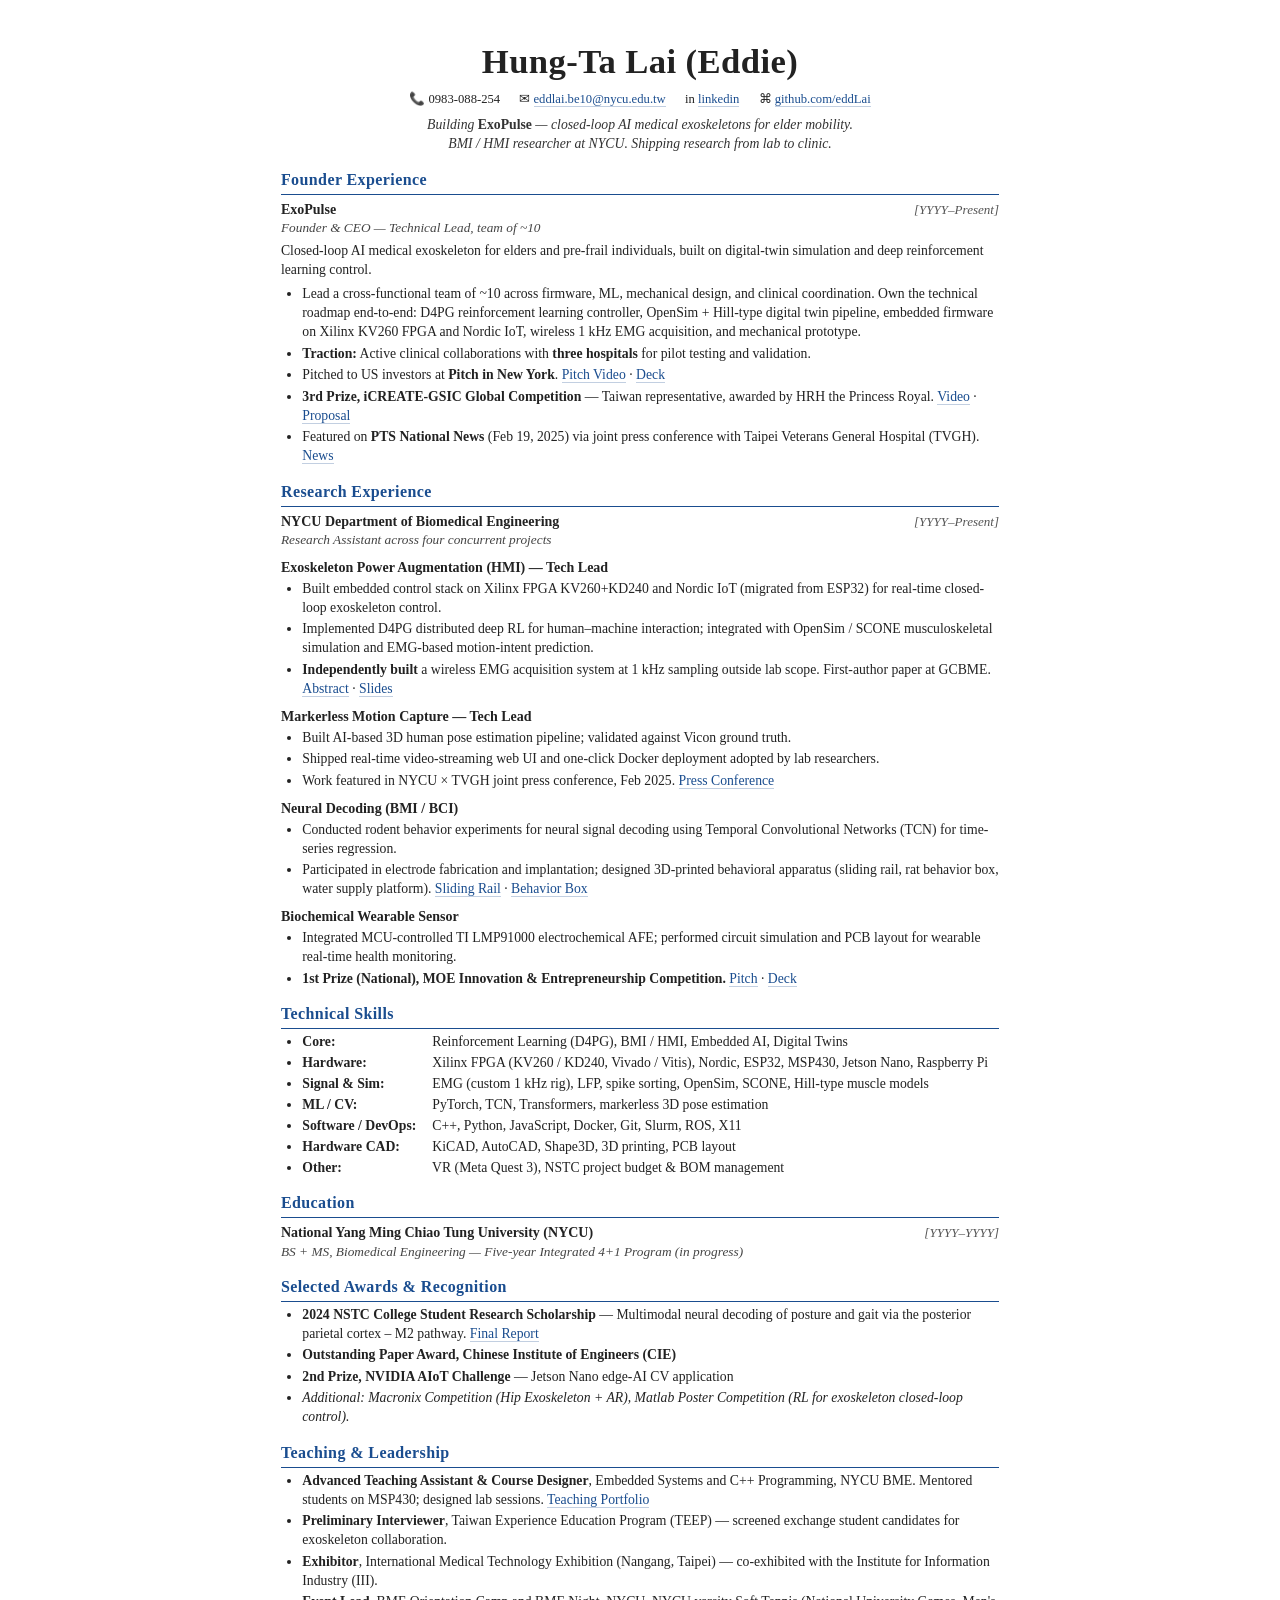
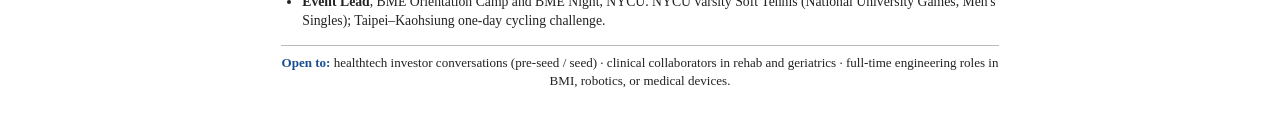
==== index.html @ 7937261a "Initial: web resume (v8) + academic PDF (v7) + LaTeX source" ====
<!DOCTYPE html>
<html lang="en">
<head>
<meta charset="UTF-8">
<title>Hung-Ta Lai (Eddie) — Resume</title>
<style>
  @page { size: A4; margin: 14mm 15mm; }
  * { box-sizing: border-box; }
  html, body {
    font-family: "Charter", "Georgia", "Times New Roman", serif;
    font-size: 10.3pt;
    line-height: 1.38;
    color: #222;
    margin: 0;
    padding: 0;
  }
  body { max-width: 190mm; margin: 0 auto; padding: 10mm 0; }
  a { color: #1a4d8f; text-decoration: none; border-bottom: 1px solid #1a4d8f44; }
  a:hover { border-bottom-color: #1a4d8f; }
  h1 {
    font-size: 26pt;
    text-align: center;
    margin: 0 0 4pt;
    font-weight: 700;
    letter-spacing: 0.3pt;
  }
  .contact {
    text-align: center;
    font-size: 9.5pt;
    margin-bottom: 6pt;
  }
  .contact span { margin: 0 6pt; }
  .tagline {
    text-align: center;
    font-style: italic;
    font-size: 10.3pt;
    color: #333;
    margin: 2pt 0 10pt;
    padding: 0 10mm;
  }
  .tagline b { font-style: normal; }
  h2 {
    font-size: 12pt;
    color: #1a4d8f;
    margin: 11pt 0 3pt;
    padding-bottom: 2pt;
    border-bottom: 1px solid #1a4d8f;
    letter-spacing: 0.3pt;
  }
  h3 {
    font-size: 10.5pt;
    margin: 6pt 0 2pt;
    font-weight: 700;
  }
  .role-line {
    display: flex;
    justify-content: space-between;
    align-items: baseline;
    font-size: 10.5pt;
    margin-top: 4pt;
  }
  .role-line .title { font-weight: 700; }
  .role-line .date { font-style: italic; color: #555; font-size: 9.8pt; }
  .subtitle { font-style: italic; font-size: 10pt; color: #444; margin-bottom: 3pt; }
  .blurb { margin: 2pt 0 4pt; }
  ul { margin: 2pt 0 4pt 16pt; padding: 0; }
  ul ul { margin-top: 1pt; }
  li { margin-bottom: 2pt; }
  .skills li { margin-bottom: 1.5pt; }
  .skills b { display: inline-block; min-width: 95pt; }
  .closing {
    margin-top: 10pt;
    padding-top: 6pt;
    border-top: 1px solid #bbb;
    font-size: 9.8pt;
    text-align: center;
  }
  .closing b { color: #1a4d8f; }
</style>
</head>
<body>

<h1>Hung-Ta Lai (Eddie)</h1>

<div class="contact">
  <span>📞 0983-088-254</span>
  <span>✉ <a href="mailto:eddlai.be10@nycu.edu.tw">eddlai.be10@nycu.edu.tw</a></span>
  <span>in <a href="https://linkedin.com/in/YOUR-HANDLE">linkedin</a></span>
  <span>⌘ <a href="https://github.com/eddLai">github.com/eddLai</a></span>
</div>

<div class="tagline">
  Building <b>ExoPulse</b> — closed-loop AI medical exoskeletons for elder mobility.<br>
  BMI / HMI researcher at NYCU. Shipping research from lab to clinic.
</div>

<!-- ============ FOUNDER EXPERIENCE ============ -->
<h2>Founder Experience</h2>

<div class="role-line">
  <span class="title">ExoPulse</span>
  <span class="date">[YYYY–Present]</span>
</div>
<div class="subtitle">Founder &amp; CEO — Technical Lead, team of ~10</div>

<div class="blurb">
  Closed-loop AI medical exoskeleton for elders and pre-frail individuals,
  built on digital-twin simulation and deep reinforcement learning control.
</div>

<ul>
  <li>Lead a cross-functional team of ~10 across firmware, ML, mechanical design,
    and clinical coordination. Own the technical roadmap end-to-end: D4PG
    reinforcement learning controller, OpenSim + Hill-type digital twin pipeline,
    embedded firmware on Xilinx KV260 FPGA and Nordic IoT, wireless 1 kHz EMG
    acquisition, and mechanical prototype.</li>
  <li><b>Traction:</b> Active clinical collaborations with <b>three hospitals</b>
    for pilot testing and validation.</li>
  <li>Pitched to US investors at <b>Pitch in New York</b>.
    <a href="https://YOUR-PITCH-VIDEO">Pitch Video</a> ·
    <a href="https://YOUR-DECK">Deck</a></li>
  <li><b>3rd Prize, iCREATE-GSIC Global Competition</b> — Taiwan representative,
    awarded by HRH the Princess Royal.
    <a href="https://YOUR-VIDEO">Video</a> ·
    <a href="https://YOUR-PROPOSAL">Proposal</a></li>
  <li>Featured on <b>PTS National News</b> (Feb 19, 2025) via joint press conference
    with Taipei Veterans General Hospital (TVGH).
    <a href="https://YOUR-NEWS-LINK">News</a></li>
</ul>

<!-- ============ RESEARCH EXPERIENCE ============ -->
<h2>Research Experience</h2>

<div class="role-line">
  <span class="title">NYCU Department of Biomedical Engineering</span>
  <span class="date">[YYYY–Present]</span>
</div>
<div class="subtitle">Research Assistant across four concurrent projects</div>

<h3>Exoskeleton Power Augmentation (HMI) — Tech Lead</h3>
<ul>
  <li>Built embedded control stack on Xilinx FPGA KV260+KD240 and Nordic IoT
    (migrated from ESP32) for real-time closed-loop exoskeleton control.</li>
  <li>Implemented D4PG distributed deep RL for human–machine interaction;
    integrated with OpenSim / SCONE musculoskeletal simulation and EMG-based
    motion-intent prediction.</li>
  <li><b>Independently built</b> a wireless EMG acquisition system at 1 kHz
    sampling outside lab scope. First-author paper at GCBME.
    <a href="https://YOUR-ABSTRACT">Abstract</a> ·
    <a href="https://YOUR-SLIDES">Slides</a></li>
</ul>

<h3>Markerless Motion Capture — Tech Lead</h3>
<ul>
  <li>Built AI-based 3D human pose estimation pipeline; validated against Vicon
    ground truth.</li>
  <li>Shipped real-time video-streaming web UI and one-click Docker deployment
    adopted by lab researchers.</li>
  <li>Work featured in NYCU × TVGH joint press conference, Feb 2025.
    <a href="https://YOUR-PRESS-VIDEO">Press Conference</a></li>
</ul>

<h3>Neural Decoding (BMI / BCI)</h3>
<ul>
  <li>Conducted rodent behavior experiments for neural signal decoding using
    Temporal Convolutional Networks (TCN) for time-series regression.</li>
  <li>Participated in electrode fabrication and implantation; designed 3D-printed
    behavioral apparatus (sliding rail, rat behavior box, water supply platform).
    <a href="https://YOUR-RAIL">Sliding Rail</a> ·
    <a href="https://YOUR-BOX">Behavior Box</a></li>
</ul>

<h3>Biochemical Wearable Sensor</h3>
<ul>
  <li>Integrated MCU-controlled TI LMP91000 electrochemical AFE; performed circuit
    simulation and PCB layout for wearable real-time health monitoring.</li>
  <li><b>1st Prize (National), MOE Innovation &amp; Entrepreneurship Competition.</b>
    <a href="https://YOUR-PITCH">Pitch</a> ·
    <a href="https://YOUR-DECK2">Deck</a></li>
</ul>

<!-- ============ SKILLS ============ -->
<h2>Technical Skills</h2>
<ul class="skills">
  <li><b>Core:</b> Reinforcement Learning (D4PG), BMI / HMI, Embedded AI, Digital Twins</li>
  <li><b>Hardware:</b> Xilinx FPGA (KV260 / KD240, Vivado / Vitis), Nordic, ESP32, MSP430, Jetson Nano, Raspberry Pi</li>
  <li><b>Signal &amp; Sim:</b> EMG (custom 1 kHz rig), LFP, spike sorting, OpenSim, SCONE, Hill-type muscle models</li>
  <li><b>ML / CV:</b> PyTorch, TCN, Transformers, markerless 3D pose estimation</li>
  <li><b>Software / DevOps:</b> C++, Python, JavaScript, Docker, Git, Slurm, ROS, X11</li>
  <li><b>Hardware CAD:</b> KiCAD, AutoCAD, Shape3D, 3D printing, PCB layout</li>
  <li><b>Other:</b> VR (Meta Quest 3), NSTC project budget &amp; BOM management</li>
</ul>

<!-- ============ EDUCATION ============ -->
<h2>Education</h2>
<div class="role-line">
  <span class="title">National Yang Ming Chiao Tung University (NYCU)</span>
  <span class="date">[YYYY–YYYY]</span>
</div>
<div class="subtitle">BS + MS, Biomedical Engineering — Five-year Integrated 4+1 Program (in progress)</div>

<!-- ============ AWARDS ============ -->
<h2>Selected Awards &amp; Recognition</h2>
<ul>
  <li><b>2024 NSTC College Student Research Scholarship</b> — Multimodal neural
    decoding of posture and gait via the posterior parietal cortex – M2 pathway.
    <a href="https://YOUR-REPORT">Final Report</a></li>
  <li><b>Outstanding Paper Award, Chinese Institute of Engineers (CIE)</b></li>
  <li><b>2nd Prize, NVIDIA AIoT Challenge</b> — Jetson Nano edge-AI CV application</li>
  <li><i>Additional: Macronix Competition (Hip Exoskeleton + AR), Matlab Poster
    Competition (RL for exoskeleton closed-loop control).</i></li>
</ul>

<!-- ============ TEACHING & LEADERSHIP ============ -->
<h2>Teaching &amp; Leadership</h2>
<ul>
  <li><b>Advanced Teaching Assistant &amp; Course Designer</b>, Embedded Systems and
    C++ Programming, NYCU BME. Mentored students on MSP430; designed lab sessions.
    <a href="https://YOUR-PORTFOLIO">Teaching Portfolio</a></li>
  <li><b>Preliminary Interviewer</b>, Taiwan Experience Education Program (TEEP)
    — screened exchange student candidates for exoskeleton collaboration.</li>
  <li><b>Exhibitor</b>, International Medical Technology Exhibition (Nangang, Taipei)
    — co-exhibited with the Institute for Information Industry (III).</li>
  <li><b>Event Lead</b>, BME Orientation Camp and BME Night, NYCU. NYCU varsity Soft
    Tennis (National University Games, Men's Singles); Taipei–Kaohsiung one-day
    cycling challenge.</li>
</ul>

<div class="closing">
  <b>Open to:</b> healthtech investor conversations (pre-seed / seed) ·
  clinical collaborators in rehab and geriatrics ·
  full-time engineering roles in BMI, robotics, or medical devices.
</div>

</body>
</html>
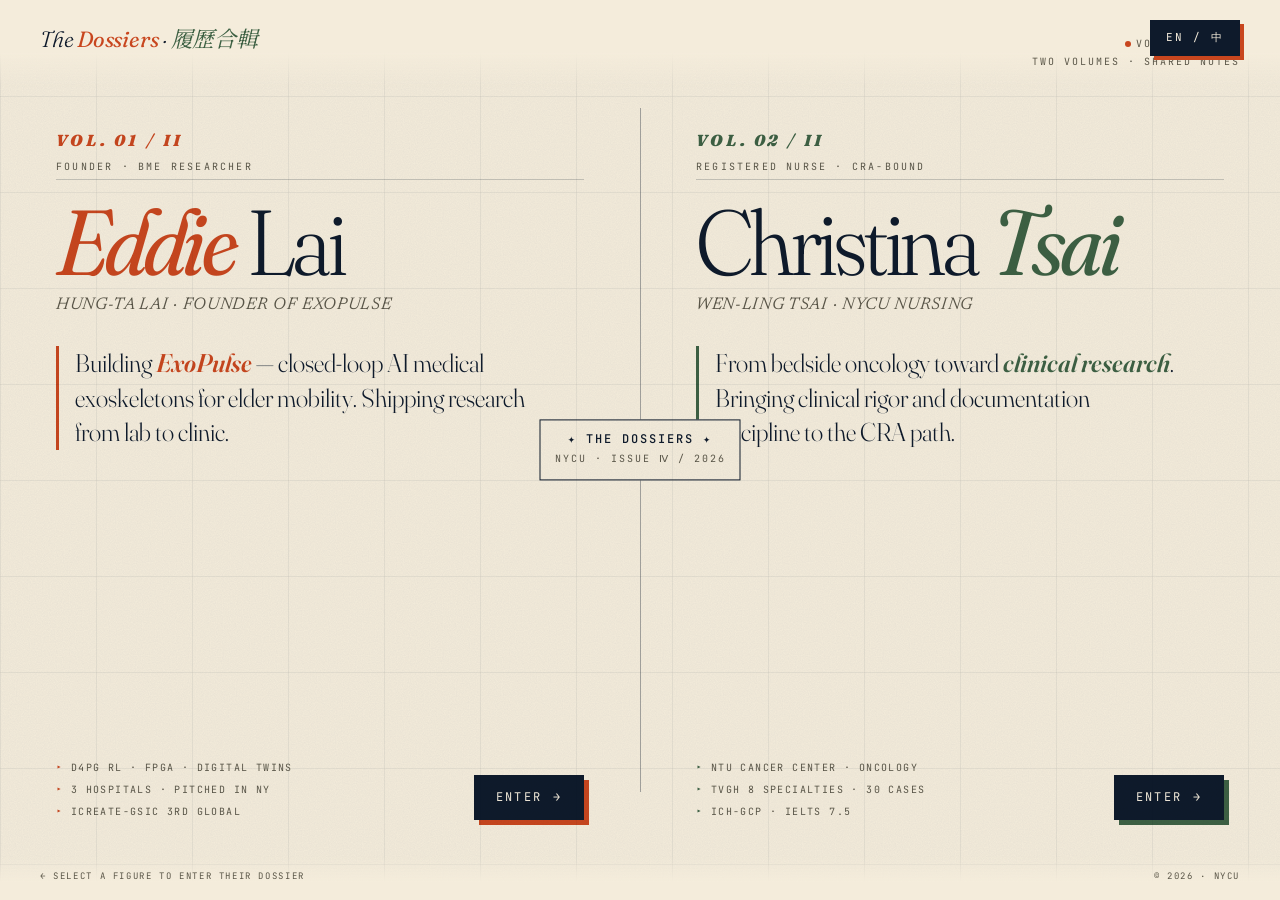
==== commit 812139dd: "Split site into landing page + Eddie and Christina dossiers - index.html: new landing page with a tw" ====
--- a/index.html
+++ b/index.html
@@ -2,235 +2,437 @@
 <html lang="en">
 <head>
 <meta charset="UTF-8">
-<title>Hung-Ta Lai (Eddie) — Resume</title>
+<meta name="viewport" content="width=device-width, initial-scale=1">
+<title>Dossiers · 履歷合輯 — Eddie Lai & Christina Tsai</title>
+<link rel="preconnect" href="https://fonts.googleapis.com">
+<link rel="preconnect" href="https://fonts.gstatic.com" crossorigin>
+<link href="https://fonts.googleapis.com/css2?family=Fraunces:opsz,ital,wght@9..144,0,300;9..144,0,400;9..144,0,600;9..144,0,900;9..144,1,400&family=JetBrains+Mono:wght@300;400;500&family=Newsreader:ital,wght@0,300;0,400;1,400&family=Noto+Serif+TC:wght@300;400;600&display=swap" rel="stylesheet">
 <style>
-  @page { size: A4; margin: 14mm 15mm; }
-  * { box-sizing: border-box; }
-  html, body {
-    font-family: "Charter", "Georgia", "Times New Roman", serif;
-    font-size: 10.3pt;
-    line-height: 1.38;
-    color: #222;
-    margin: 0;
-    padding: 0;
-  }
-  body { max-width: 190mm; margin: 0 auto; padding: 10mm 0; }
-  a { color: #1a4d8f; text-decoration: none; border-bottom: 1px solid #1a4d8f44; }
-  a:hover { border-bottom-color: #1a4d8f; }
-  h1 {
-    font-size: 26pt;
-    text-align: center;
-    margin: 0 0 4pt;
-    font-weight: 700;
-    letter-spacing: 0.3pt;
-  }
-  .contact {
-    text-align: center;
-    font-size: 9.5pt;
-    margin-bottom: 6pt;
-  }
-  .contact span { margin: 0 6pt; }
-  .tagline {
-    text-align: center;
-    font-style: italic;
-    font-size: 10.3pt;
-    color: #333;
-    margin: 2pt 0 10pt;
-    padding: 0 10mm;
-  }
-  .tagline b { font-style: normal; }
-  h2 {
-    font-size: 12pt;
-    color: #1a4d8f;
-    margin: 11pt 0 3pt;
-    padding-bottom: 2pt;
-    border-bottom: 1px solid #1a4d8f;
-    letter-spacing: 0.3pt;
-  }
-  h3 {
-    font-size: 10.5pt;
-    margin: 6pt 0 2pt;
-    font-weight: 700;
-  }
-  .role-line {
+  :root {
+    --ink: #0e1a2b;
+    --paper: #f4ecdb;
+    --eddie: #c8461e;
+    --christina: #3d6043;
+    --muted: #5a5648;
+    --hair: rgba(14,26,43,.2);
+  }
+  * { box-sizing: border-box; margin: 0; padding: 0; }
+  html, body { background: var(--paper); color: var(--ink); min-height: 100vh; }
+  body {
+    font-family: "Newsreader", "Noto Serif TC", Georgia, serif;
+    position: relative;
+    overflow-x: hidden;
+  }
+  html[lang="zh-Hant"] body { font-family: "Noto Serif TC", "Newsreader", serif; }
+
+  /* grain + grid */
+  body::before {
+    content: "";
+    position: fixed; inset: 0;
+    pointer-events: none;
+    background-image:
+      url("data:image/svg+xml;utf8,<svg xmlns='http://www.w3.org/2000/svg' width='220' height='220'><filter id='n'><feTurbulence type='fractalNoise' baseFrequency='0.85' numOctaves='2' seed='5'/><feColorMatrix values='0 0 0 0 0.06  0 0 0 0 0.1 0 0 0 0 0.17  0 0 0 0.13 0'/></filter><rect width='100%' height='100%' filter='url(%23n)'/></svg>");
+    mix-blend-mode: multiply;
+    opacity: .5;
+    z-index: 3;
+  }
+  body::after {
+    content: "";
+    position: fixed; inset: 0;
+    pointer-events: none;
+    background-image:
+      linear-gradient(var(--hair) 1px, transparent 1px),
+      linear-gradient(90deg, var(--hair) 1px, transparent 1px);
+    background-size: 96px 96px;
+    opacity: .28;
+    z-index: 2;
+  }
+
+  /* ========== MASTHEAD ========== */
+  .top {
+    position: fixed;
+    top: 0; left: 0; right: 0;
+    z-index: 20;
+    padding: 22px 40px 16px;
     display: flex;
     justify-content: space-between;
     align-items: baseline;
-    font-size: 10.5pt;
-    margin-top: 4pt;
-  }
-  .role-line .title { font-weight: 700; }
-  .role-line .date { font-style: italic; color: #555; font-size: 9.8pt; }
-  .subtitle { font-style: italic; font-size: 10pt; color: #444; margin-bottom: 3pt; }
-  .blurb { margin: 2pt 0 4pt; }
-  ul { margin: 2pt 0 4pt 16pt; padding: 0; }
-  ul ul { margin-top: 1pt; }
-  li { margin-bottom: 2pt; }
-  .skills li { margin-bottom: 1.5pt; }
-  .skills b { display: inline-block; min-width: 95pt; }
-  .closing {
-    margin-top: 10pt;
-    padding-top: 6pt;
-    border-top: 1px solid #bbb;
-    font-size: 9.8pt;
+    background: linear-gradient(var(--paper) 60%, transparent);
+    pointer-events: none;
+  }
+  .top > * { pointer-events: auto; }
+  .title-mark {
+    font-family: "Fraunces", "Noto Serif TC", serif;
+    font-weight: 300;
+    font-style: italic;
+    font-size: 22px;
+    letter-spacing: -.01em;
+  }
+  html[lang="zh-Hant"] .title-mark { font-style: normal; font-weight: 400; }
+  .title-mark b { color: var(--eddie); font-weight: 400; }
+  .title-mark i { color: var(--christina); font-weight: 400; font-style: italic; }
+  .meta {
+    font-family: "JetBrains Mono", monospace;
+    font-size: 10px;
+    letter-spacing: .2em;
+    text-transform: uppercase;
+    color: var(--muted);
+    text-align: right;
+    line-height: 1.8;
+  }
+  html[lang="zh-Hant"] .meta { font-family: "Noto Serif TC", monospace; letter-spacing: .08em; font-size: 11px; }
+  .meta .dot {
+    display: inline-block;
+    width: 6px; height: 6px;
+    border-radius: 50%;
+    background: var(--eddie);
+    margin-right: 5px;
+    animation: pulse 2.2s ease-in-out infinite;
+  }
+  @keyframes pulse { 0%,100%{opacity:1} 50%{opacity:.3} }
+
+  .lang-toggle {
+    position: fixed;
+    top: 20px;
+    right: 40px;
+    z-index: 30;
+    background: var(--ink);
+    color: var(--paper);
+    border: none;
+    padding: 10px 16px 11px;
+    font-family: "JetBrains Mono", monospace;
+    font-size: 11px;
+    letter-spacing: .18em;
+    cursor: pointer;
+    box-shadow: 4px 4px 0 var(--eddie);
+    transition: all .25s ease;
+  }
+  .lang-toggle:hover { transform: translate(-2px,-2px); box-shadow: 6px 6px 0 var(--eddie); }
+
+  /* ========== SPLIT ========== */
+  .split {
+    display: grid;
+    grid-template-columns: 1fr 1fr;
+    min-height: 100vh;
+    position: relative;
+    z-index: 1;
+  }
+  .split::after {
+    content: "";
+    position: absolute;
+    top: 12vh; bottom: 12vh;
+    left: 50%;
+    width: 1px;
+    background: var(--ink);
+    opacity: .35;
+  }
+  .center-seal {
+    position: absolute;
+    top: 50%;
+    left: 50%;
+    transform: translate(-50%, -50%);
+    background: var(--paper);
+    border: 1px solid var(--ink);
+    padding: 10px 14px 12px;
+    font-family: "JetBrains Mono", monospace;
+    font-size: 10px;
+    letter-spacing: .2em;
+    color: var(--muted);
     text-align: center;
-  }
-  .closing b { color: #1a4d8f; }
+    white-space: nowrap;
+    z-index: 5;
+    line-height: 1.6;
+  }
+  html[lang="zh-Hant"] .center-seal { font-family: "Noto Serif TC", monospace; font-size: 11px; letter-spacing: .1em; }
+  .center-seal b { color: var(--ink); font-weight: 500; display: block; font-size: 12px; margin-bottom: 2px; }
+
+  .card {
+    padding: 130px 56px 80px;
+    display: flex;
+    flex-direction: column;
+    justify-content: space-between;
+    position: relative;
+    cursor: pointer;
+    transition: background .6s ease;
+    text-decoration: none;
+    color: var(--ink);
+    overflow: hidden;
+  }
+  .card::before {
+    content: "";
+    position: absolute;
+    inset: 0;
+    background: radial-gradient(circle at 50% 55%, var(--tint) 0%, transparent 60%);
+    opacity: 0;
+    transition: opacity .7s ease;
+    pointer-events: none;
+  }
+  .card:hover::before { opacity: .18; }
+  .card.eddie { --tint: var(--eddie); }
+  .card.christina { --tint: var(--christina); }
+
+  .card-top { position: relative; z-index: 2; }
+  .card-num {
+    font-family: "Fraunces", serif;
+    font-weight: 900;
+    font-style: italic;
+    font-size: 16px;
+    color: var(--tint);
+    letter-spacing: .2em;
+    margin-bottom: 10px;
+  }
+  .card-label {
+    font-family: "JetBrains Mono", monospace;
+    font-size: 10px;
+    letter-spacing: .22em;
+    text-transform: uppercase;
+    color: var(--muted);
+    padding-bottom: 6px;
+    border-bottom: 1px solid var(--hair);
+    margin-bottom: 22px;
+  }
+  html[lang="zh-Hant"] .card-label { font-family: "Noto Serif TC", monospace; letter-spacing: .12em; font-size: 11px; }
+
+  .name {
+    font-family: "Fraunces", "Noto Serif TC", serif;
+    font-variation-settings: "opsz" 144, "SOFT" 50;
+    font-weight: 300;
+    font-size: clamp(56px, 7.2vw, 118px);
+    line-height: .88;
+    letter-spacing: -.035em;
+    margin-bottom: 14px;
+    transition: transform .7s cubic-bezier(.2,.7,.2,1);
+  }
+  html[lang="zh-Hant"] .name {
+    font-family: "Noto Serif TC", serif;
+    font-weight: 300;
+    letter-spacing: .03em;
+    font-size: clamp(52px, 6.6vw, 108px);
+  }
+  .name em {
+    font-style: italic;
+    font-weight: 400;
+    color: var(--tint);
+  }
+  html[lang="zh-Hant"] .name em { font-style: normal; font-weight: 600; }
+  .card:hover .name { transform: translateX(6px); }
+
+  .role {
+    font-family: "Newsreader", "Noto Serif TC", serif;
+    font-style: italic;
+    font-size: 17px;
+    color: var(--muted);
+    margin-bottom: 32px;
+    letter-spacing: .04em;
+    text-transform: uppercase;
+  }
+  html[lang="zh-Hant"] .role { font-style: normal; text-transform: none; letter-spacing: .1em; font-size: 16px; }
+
+  .pitch {
+    font-family: "Fraunces", "Noto Serif TC", serif;
+    font-variation-settings: "opsz" 144;
+    font-weight: 300;
+    font-size: clamp(20px, 2vw, 26px);
+    line-height: 1.35;
+    max-width: 480px;
+    padding-left: 16px;
+    border-left: 3px solid var(--tint);
+    margin-bottom: 34px;
+  }
+  html[lang="zh-Hant"] .pitch {
+    font-family: "Noto Serif TC", serif;
+    font-weight: 400;
+    line-height: 1.6;
+    font-size: clamp(17px, 1.7vw, 21px);
+  }
+  .pitch b { color: var(--tint); font-weight: 600; font-style: italic; }
+  html[lang="zh-Hant"] .pitch b { font-style: normal; }
+
+  .card-bottom {
+    position: relative;
+    z-index: 2;
+    display: flex;
+    justify-content: space-between;
+    align-items: flex-end;
+    gap: 24px;
+  }
+  .highlights {
+    display: flex;
+    flex-direction: column;
+    gap: 5px;
+    font-family: "JetBrains Mono", monospace;
+    font-size: 10px;
+    letter-spacing: .14em;
+    text-transform: uppercase;
+    color: var(--muted);
+    max-width: 60%;
+    line-height: 1.7;
+  }
+  html[lang="zh-Hant"] .highlights {
+    font-family: "Noto Serif TC", monospace;
+    letter-spacing: .05em;
+    font-size: 12px;
+    text-transform: none;
+  }
+  .highlights span::before {
+    content: "▸ ";
+    color: var(--tint);
+  }
+
+  .enter {
+    display: inline-flex;
+    align-items: center;
+    gap: 10px;
+    font-family: "JetBrains Mono", monospace;
+    font-size: 12px;
+    letter-spacing: .2em;
+    text-transform: uppercase;
+    padding: 14px 22px 15px;
+    background: var(--ink);
+    color: var(--paper);
+    box-shadow: 5px 5px 0 var(--tint);
+    transition: all .3s ease;
+    white-space: nowrap;
+  }
+  html[lang="zh-Hant"] .enter { font-family: "Noto Serif TC", monospace; font-size: 13px; letter-spacing: .1em; }
+  .card:hover .enter {
+    transform: translate(-3px, -3px);
+    box-shadow: 8px 8px 0 var(--tint);
+  }
+  .enter .arrow { transition: transform .3s ease; }
+  .card:hover .enter .arrow { transform: translateX(4px); }
+
+  /* ========== FOOTER ========== */
+  .foot {
+    position: fixed;
+    bottom: 0; left: 0; right: 0;
+    z-index: 20;
+    padding: 14px 40px 18px;
+    display: flex;
+    justify-content: space-between;
+    font-family: "JetBrains Mono", monospace;
+    font-size: 9px;
+    letter-spacing: .18em;
+    text-transform: uppercase;
+    color: var(--muted);
+    background: linear-gradient(transparent, var(--paper) 60%);
+    pointer-events: none;
+  }
+  html[lang="zh-Hant"] .foot { font-family: "Noto Serif TC", monospace; letter-spacing: .08em; font-size: 10px; text-transform: none; }
+  .foot > * { pointer-events: auto; }
+
+  /* ========== RESPONSIVE ========== */
+  @media (max-width: 900px) {
+    .split { grid-template-columns: 1fr; }
+    .split::after { display: none; }
+    .center-seal { display: none; }
+    .card { padding: 110px 32px 60px; min-height: 100vh; border-bottom: 1px solid var(--ink); }
+    .card.christina { border-bottom: none; }
+    .top { padding: 18px 24px 12px; }
+    .lang-toggle { top: 16px; right: 24px; }
+    .foot { padding: 12px 24px 14px; font-size: 8px; }
+  }
 </style>
 </head>
 <body>
 
-<h1>Hung-Ta Lai (Eddie)</h1>
-
-<div class="contact">
-  <span>📞 0983-088-254</span>
-  <span>✉ <a href="mailto:eddlai.be10@nycu.edu.tw">eddlai.be10@nycu.edu.tw</a></span>
-  <span>in <a href="https://linkedin.com/in/YOUR-HANDLE">linkedin</a></span>
-  <span>⌘ <a href="https://github.com/eddLai">github.com/eddLai</a></span>
-</div>
-
-<div class="tagline">
-  Building <b>ExoPulse</b> — closed-loop AI medical exoskeletons for elder mobility.<br>
-  BMI / HMI researcher at NYCU. Shipping research from lab to clinic.
-</div>
-
-<!-- ============ FOUNDER EXPERIENCE ============ -->
-<h2>Founder Experience</h2>
-
-<div class="role-line">
-  <span class="title">ExoPulse</span>
-  <span class="date">[YYYY–Present]</span>
-</div>
-<div class="subtitle">Founder &amp; CEO — Technical Lead, team of ~10</div>
-
-<div class="blurb">
-  Closed-loop AI medical exoskeleton for elders and pre-frail individuals,
-  built on digital-twin simulation and deep reinforcement learning control.
-</div>
-
-<ul>
-  <li>Lead a cross-functional team of ~10 across firmware, ML, mechanical design,
-    and clinical coordination. Own the technical roadmap end-to-end: D4PG
-    reinforcement learning controller, OpenSim + Hill-type digital twin pipeline,
-    embedded firmware on Xilinx KV260 FPGA and Nordic IoT, wireless 1 kHz EMG
-    acquisition, and mechanical prototype.</li>
-  <li><b>Traction:</b> Active clinical collaborations with <b>three hospitals</b>
-    for pilot testing and validation.</li>
-  <li>Pitched to US investors at <b>Pitch in New York</b>.
-    <a href="https://YOUR-PITCH-VIDEO">Pitch Video</a> ·
-    <a href="https://YOUR-DECK">Deck</a></li>
-  <li><b>3rd Prize, iCREATE-GSIC Global Competition</b> — Taiwan representative,
-    awarded by HRH the Princess Royal.
-    <a href="https://YOUR-VIDEO">Video</a> ·
-    <a href="https://YOUR-PROPOSAL">Proposal</a></li>
-  <li>Featured on <b>PTS National News</b> (Feb 19, 2025) via joint press conference
-    with Taipei Veterans General Hospital (TVGH).
-    <a href="https://YOUR-NEWS-LINK">News</a></li>
-</ul>
-
-<!-- ============ RESEARCH EXPERIENCE ============ -->
-<h2>Research Experience</h2>
-
-<div class="role-line">
-  <span class="title">NYCU Department of Biomedical Engineering</span>
-  <span class="date">[YYYY–Present]</span>
-</div>
-<div class="subtitle">Research Assistant across four concurrent projects</div>
-
-<h3>Exoskeleton Power Augmentation (HMI) — Tech Lead</h3>
-<ul>
-  <li>Built embedded control stack on Xilinx FPGA KV260+KD240 and Nordic IoT
-    (migrated from ESP32) for real-time closed-loop exoskeleton control.</li>
-  <li>Implemented D4PG distributed deep RL for human–machine interaction;
-    integrated with OpenSim / SCONE musculoskeletal simulation and EMG-based
-    motion-intent prediction.</li>
-  <li><b>Independently built</b> a wireless EMG acquisition system at 1 kHz
-    sampling outside lab scope. First-author paper at GCBME.
-    <a href="https://YOUR-ABSTRACT">Abstract</a> ·
-    <a href="https://YOUR-SLIDES">Slides</a></li>
-</ul>
-
-<h3>Markerless Motion Capture — Tech Lead</h3>
-<ul>
-  <li>Built AI-based 3D human pose estimation pipeline; validated against Vicon
-    ground truth.</li>
-  <li>Shipped real-time video-streaming web UI and one-click Docker deployment
-    adopted by lab researchers.</li>
-  <li>Work featured in NYCU × TVGH joint press conference, Feb 2025.
-    <a href="https://YOUR-PRESS-VIDEO">Press Conference</a></li>
-</ul>
-
-<h3>Neural Decoding (BMI / BCI)</h3>
-<ul>
-  <li>Conducted rodent behavior experiments for neural signal decoding using
-    Temporal Convolutional Networks (TCN) for time-series regression.</li>
-  <li>Participated in electrode fabrication and implantation; designed 3D-printed
-    behavioral apparatus (sliding rail, rat behavior box, water supply platform).
-    <a href="https://YOUR-RAIL">Sliding Rail</a> ·
-    <a href="https://YOUR-BOX">Behavior Box</a></li>
-</ul>
-
-<h3>Biochemical Wearable Sensor</h3>
-<ul>
-  <li>Integrated MCU-controlled TI LMP91000 electrochemical AFE; performed circuit
-    simulation and PCB layout for wearable real-time health monitoring.</li>
-  <li><b>1st Prize (National), MOE Innovation &amp; Entrepreneurship Competition.</b>
-    <a href="https://YOUR-PITCH">Pitch</a> ·
-    <a href="https://YOUR-DECK2">Deck</a></li>
-</ul>
-
-<!-- ============ SKILLS ============ -->
-<h2>Technical Skills</h2>
-<ul class="skills">
-  <li><b>Core:</b> Reinforcement Learning (D4PG), BMI / HMI, Embedded AI, Digital Twins</li>
-  <li><b>Hardware:</b> Xilinx FPGA (KV260 / KD240, Vivado / Vitis), Nordic, ESP32, MSP430, Jetson Nano, Raspberry Pi</li>
-  <li><b>Signal &amp; Sim:</b> EMG (custom 1 kHz rig), LFP, spike sorting, OpenSim, SCONE, Hill-type muscle models</li>
-  <li><b>ML / CV:</b> PyTorch, TCN, Transformers, markerless 3D pose estimation</li>
-  <li><b>Software / DevOps:</b> C++, Python, JavaScript, Docker, Git, Slurm, ROS, X11</li>
-  <li><b>Hardware CAD:</b> KiCAD, AutoCAD, Shape3D, 3D printing, PCB layout</li>
-  <li><b>Other:</b> VR (Meta Quest 3), NSTC project budget &amp; BOM management</li>
-</ul>
-
-<!-- ============ EDUCATION ============ -->
-<h2>Education</h2>
-<div class="role-line">
-  <span class="title">National Yang Ming Chiao Tung University (NYCU)</span>
-  <span class="date">[YYYY–YYYY]</span>
-</div>
-<div class="subtitle">BS + MS, Biomedical Engineering — Five-year Integrated 4+1 Program (in progress)</div>
-
-<!-- ============ AWARDS ============ -->
-<h2>Selected Awards &amp; Recognition</h2>
-<ul>
-  <li><b>2024 NSTC College Student Research Scholarship</b> — Multimodal neural
-    decoding of posture and gait via the posterior parietal cortex – M2 pathway.
-    <a href="https://YOUR-REPORT">Final Report</a></li>
-  <li><b>Outstanding Paper Award, Chinese Institute of Engineers (CIE)</b></li>
-  <li><b>2nd Prize, NVIDIA AIoT Challenge</b> — Jetson Nano edge-AI CV application</li>
-  <li><i>Additional: Macronix Competition (Hip Exoskeleton + AR), Matlab Poster
-    Competition (RL for exoskeleton closed-loop control).</i></li>
-</ul>
-
-<!-- ============ TEACHING & LEADERSHIP ============ -->
-<h2>Teaching &amp; Leadership</h2>
-<ul>
-  <li><b>Advanced Teaching Assistant &amp; Course Designer</b>, Embedded Systems and
-    C++ Programming, NYCU BME. Mentored students on MSP430; designed lab sessions.
-    <a href="https://YOUR-PORTFOLIO">Teaching Portfolio</a></li>
-  <li><b>Preliminary Interviewer</b>, Taiwan Experience Education Program (TEEP)
-    — screened exchange student candidates for exoskeleton collaboration.</li>
-  <li><b>Exhibitor</b>, International Medical Technology Exhibition (Nangang, Taipei)
-    — co-exhibited with the Institute for Information Industry (III).</li>
-  <li><b>Event Lead</b>, BME Orientation Camp and BME Night, NYCU. NYCU varsity Soft
-    Tennis (National University Games, Men's Singles); Taipei–Kaohsiung one-day
-    cycling challenge.</li>
-</ul>
-
-<div class="closing">
-  <b>Open to:</b> healthtech investor conversations (pre-seed / seed) ·
-  clinical collaborators in rehab and geriatrics ·
-  full-time engineering roles in BMI, robotics, or medical devices.
-</div>
-
+<header class="top">
+  <div class="title-mark" data-zh="<b>履歷</b> 合輯 · <i>The Dossiers</i>">The <b>Dossiers</b> · <i>履歷合輯</i></div>
+  <div class="meta">
+    <span class="dot"></span>VOL. I / 2026<br>
+    <span data-zh="兩份履歷 · 共同筆記">TWO VOLUMES · SHARED NOTES</span>
+  </div>
+</header>
+
+<button class="lang-toggle" id="langToggle"><span class="curr">EN</span> / 中</button>
+
+<main class="split">
+
+  <a class="card eddie" href="eddie.html">
+    <div class="card-top">
+      <div class="card-num">VOL. 01 / II</div>
+      <div class="card-label" data-zh="創辦人 · 生醫工程研究者">Founder · BME Researcher</div>
+      <div class="name" data-zh="賴<em>宏達</em>"><em>Eddie</em> Lai</div>
+      <div class="role" data-zh="賴宏達 · Founder of ExoPulse">Hung-Ta Lai · Founder of ExoPulse</div>
+      <p class="pitch" data-zh="正在打造 <b>ExoPulse</b> — 面向長者行動力的閉環式 AI 醫療外骨骼。從實驗室推進到臨床。">
+        Building <b>ExoPulse</b> — closed-loop AI medical exoskeletons for elder mobility. Shipping research from lab to clinic.
+      </p>
+    </div>
+    <div class="card-bottom">
+      <div class="highlights">
+        <span data-zh="D4PG 強化學習 · FPGA · 數位分身">D4PG RL · FPGA · Digital Twins</span>
+        <span data-zh="3 間醫院合作 · Pitch in NY">3 Hospitals · Pitched in NY</span>
+        <span data-zh="iCREATE-GSIC 全球第三">iCREATE-GSIC 3rd Global</span>
+      </div>
+      <span class="enter">
+        <span data-zh="閱讀">Enter</span>
+        <span class="arrow">→</span>
+      </span>
+    </div>
+  </a>
+
+  <a class="card christina" href="christina.html">
+    <div class="card-top">
+      <div class="card-num">VOL. 02 / II</div>
+      <div class="card-label" data-zh="註冊護理師 · 邁向 CRA">Registered Nurse · CRA-Bound</div>
+      <div class="name" data-zh="蔡<em>汶伶</em>">Christina <em>Tsai</em></div>
+      <div class="role" data-zh="蔡汶伶 · 陽明交大護理">Wen-Ling Tsai · NYCU Nursing</div>
+      <p class="pitch" data-zh="從腫瘤科臨床護理出發，邁向 <b>臨床研究</b>。將臨床嚴謹與文件紀律帶入 CRA 之路。">
+        From bedside oncology toward <b>clinical research</b>. Bringing clinical rigor and documentation discipline to the CRA path.
+      </p>
+    </div>
+    <div class="card-bottom">
+      <div class="highlights">
+        <span data-zh="台大癌醫中心 · 腫瘤外科">NTU Cancer Center · Oncology</span>
+        <span data-zh="北榮 8 科輪調 · 約 30 位個案">TVGH 8 Specialties · 30 Cases</span>
+        <span data-zh="ICH-GCP · IELTS 7.5">ICH-GCP · IELTS 7.5</span>
+      </div>
+      <span class="enter">
+        <span data-zh="閱讀">Enter</span>
+        <span class="arrow">→</span>
+      </span>
+    </div>
+  </a>
+
+  <div class="center-seal">
+    <b data-zh="✦ 履歷合輯 ✦">✦ THE DOSSIERS ✦</b>
+    <span data-zh="NYCU · 2026 第四期">NYCU · ISSUE Ⅳ / 2026</span>
+  </div>
+
+</main>
+
+<footer class="foot">
+  <span data-zh="← 選擇人物以進入其 dossier">← Select a figure to enter their dossier</span>
+  <span>© 2026 · NYCU</span>
+</footer>
+
+<script>
+  // Language toggle — shared with sub-pages via localStorage
+  const translatable = document.querySelectorAll('[data-zh]');
+  translatable.forEach(el => { el.dataset.en = el.innerHTML; });
+
+  const toggle = document.getElementById('langToggle');
+
+  function setLang(lang) {
+    translatable.forEach(el => {
+      el.innerHTML = el.dataset[lang === 'zh' ? 'zh' : 'en'];
+    });
+    document.documentElement.lang = lang === 'zh' ? 'zh-Hant' : 'en';
+    toggle.innerHTML = lang === 'zh'
+      ? 'EN / <span class="curr">中</span>'
+      : '<span class="curr">EN</span> / 中';
+    try { localStorage.setItem('lang', lang); } catch(e) {}
+  }
+
+  toggle.addEventListener('click', () => {
+    const curr = document.documentElement.lang === 'zh-Hant' ? 'zh' : 'en';
+    setLang(curr === 'en' ? 'zh' : 'en');
+  });
+
+  try {
+    const saved = localStorage.getItem('lang');
+    if (saved === 'zh') setLang('zh');
+  } catch(e) {}
+</script>
 </body>
 </html>
